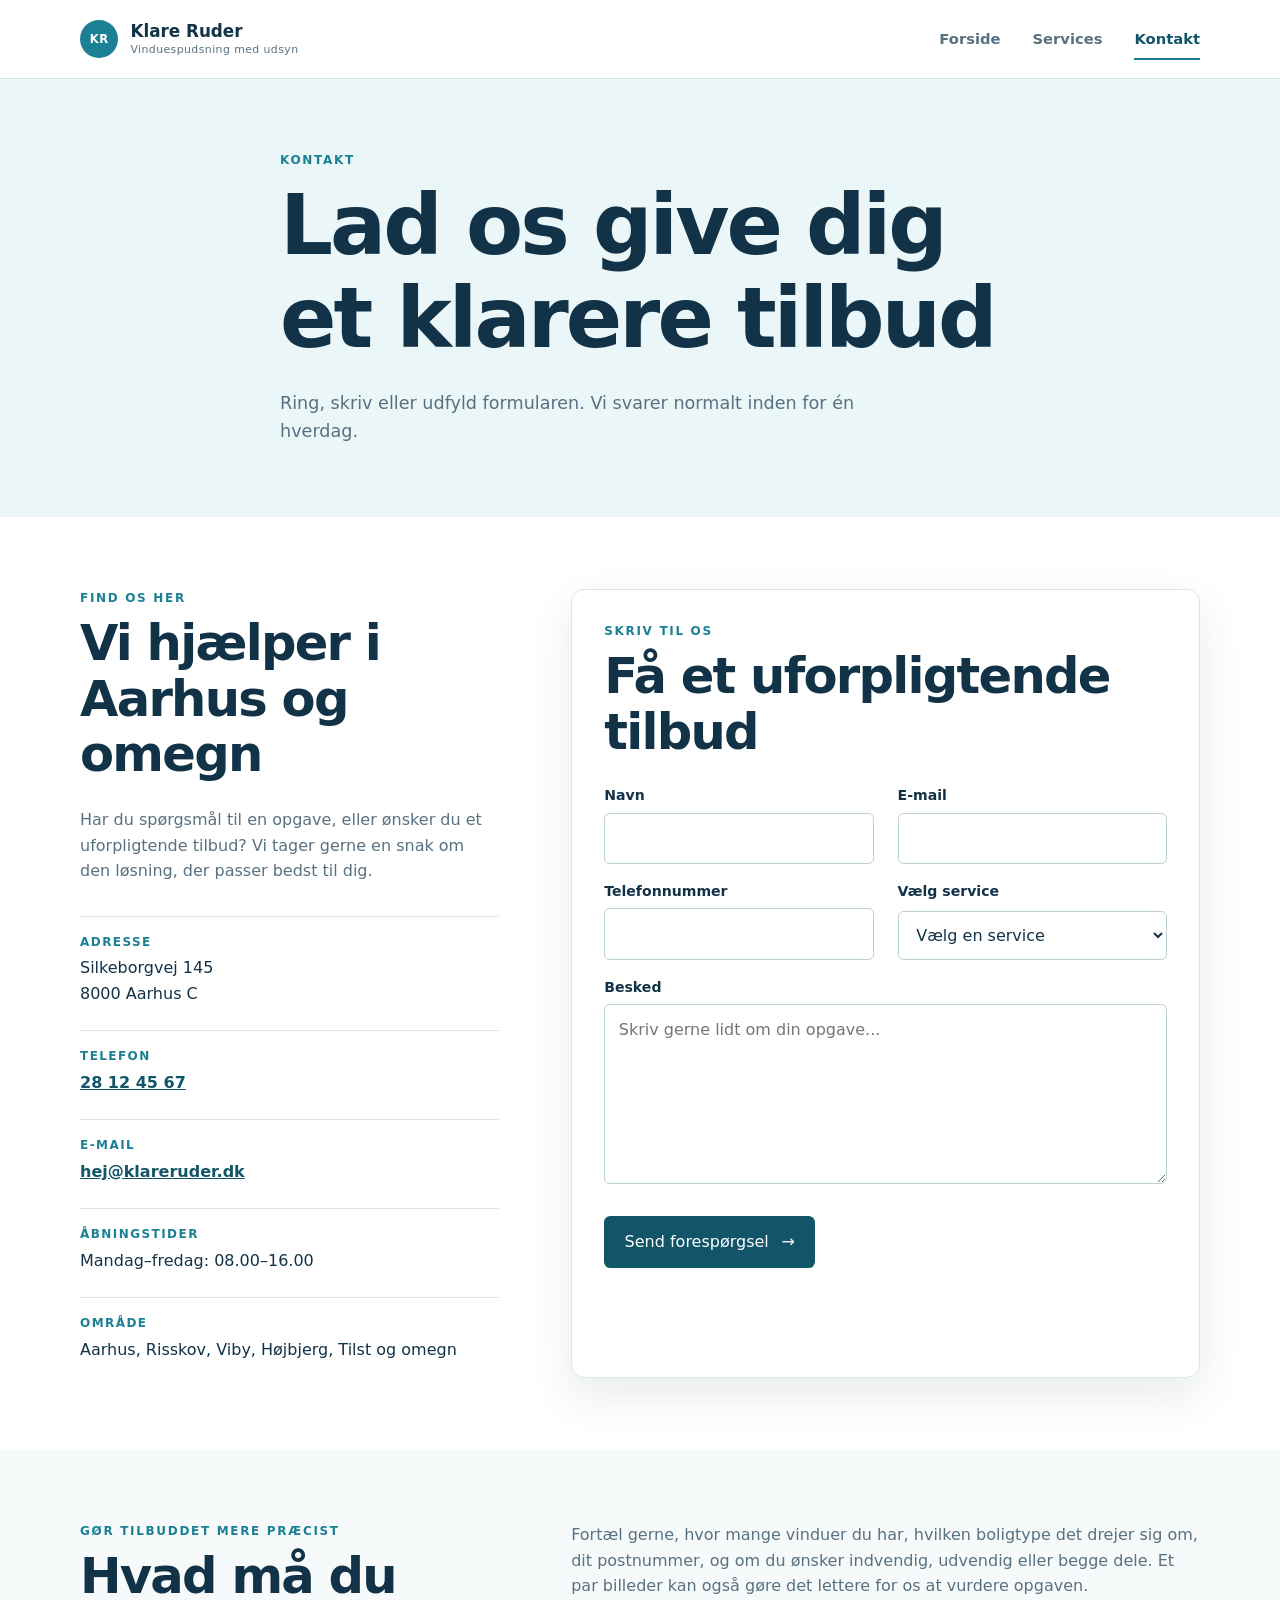
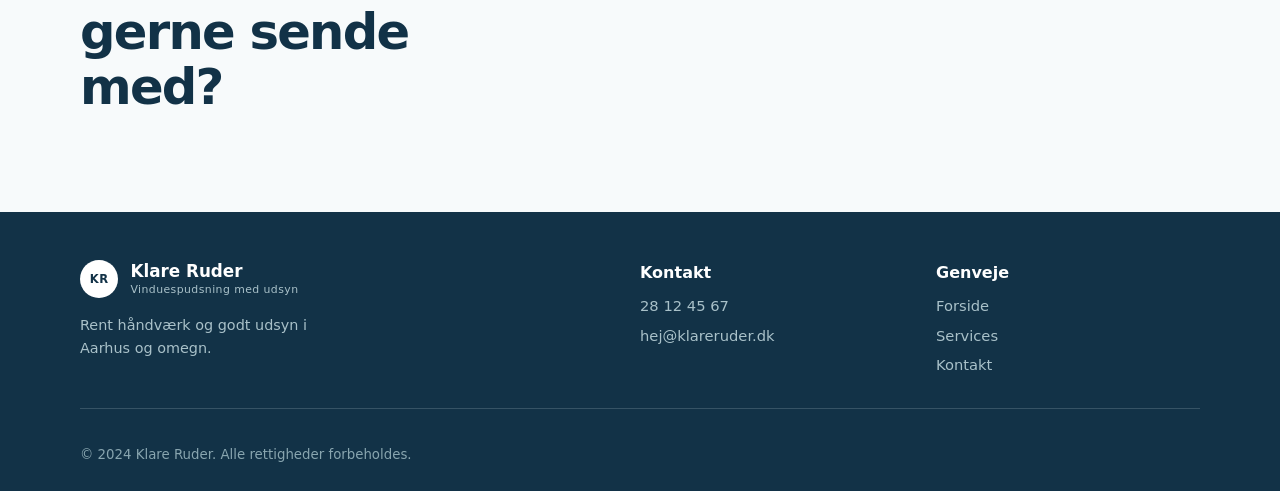
==== contact.html @ df13ba34 "Nyt website" ====
<!DOCTYPE html>
<html lang="da">
<head>
    <meta charset="UTF-8">
    <meta name="viewport" content="width=device-width, initial-scale=1.0">
    <meta name="description" content="Kontakt Klare Ruder for et uforpligtende tilbud på vinduespudsning i Aarhus og omegn.">
    <title>Kontakt | Klare Ruder</title>
    <link rel="stylesheet" href="css/styles.css">
</head>
<body>
    <!-- Header og hovednavigation -->
    <header class="site-header"><div class="container header-inner"><a class="brand" href="index.html" aria-label="Klare Ruder, gå til forsiden"><span class="brand-mark" aria-hidden="true">KR</span><span><strong>Klare Ruder</strong><small>Vinduespudsning med udsyn</small></span></a><nav class="main-navigation" aria-label="Hovednavigation"><a href="index.html">Forside</a><a href="services.html">Services</a><a class="active" href="contact.html" aria-current="page">Kontakt</a></nav></div></header>

    <main>
        <!-- Sideintro -->
        <section class="page-hero"><div class="container narrow-content"><p class="eyebrow">Kontakt</p><h1>Lad os give dig et klarere tilbud</h1><p>Ring, skriv eller udfyld formularen. Vi svarer normalt inden for én hverdag.</p></div></section>

        <!-- Kontaktoplysninger og formular -->
        <section class="section contact-section"><div class="container contact-layout">
            <div class="contact-details"><p class="eyebrow">Find os her</p><h2>Vi hjælper i Aarhus og omegn</h2><p>Har du spørgsmål til en opgave, eller ønsker du et uforpligtende tilbud? Vi tager gerne en snak om den løsning, der passer bedst til dig.</p><dl><div><dt>Adresse</dt><dd>Silkeborgvej 145<br>8000 Aarhus C</dd></div><div><dt>Telefon</dt><dd><a href="tel:+4528124567">28 12 45 67</a></dd></div><div><dt>E-mail</dt><dd><a href="mailto:hej@klareruder.dk">hej@klareruder.dk</a></dd></div><div><dt>Åbningstider</dt><dd>Mandag–fredag: 08.00–16.00</dd></div><div><dt>Område</dt><dd>Aarhus, Risskov, Viby, Højbjerg, Tilst og omegn</dd></div></dl></div>
            <form class="contact-form" action="#" method="post"><p class="eyebrow">Skriv til os</p><h2>Få et uforpligtende tilbud</h2><div class="form-row"><div class="form-field"><label for="name">Navn</label><input type="text" id="name" name="name" autocomplete="name" required></div><div class="form-field"><label for="email">E-mail</label><input type="email" id="email" name="email" autocomplete="email" required></div></div><div class="form-row"><div class="form-field"><label for="phone">Telefonnummer</label><input type="tel" id="phone" name="phone" autocomplete="tel"></div><div class="form-field"><label for="service">Vælg service</label><select id="service" name="service"><option value="">Vælg en service</option><option value="privat">Privat vinduespudsning</option><option value="erhverv">Erhvervsvinduespudsning</option><option value="abonnement">Fast abonnementsordning</option></select></div></div><div class="form-field"><label for="message">Besked</label><textarea id="message" name="message" rows="6" placeholder="Skriv gerne lidt om din opgave..."></textarea></div><button class="button button-primary" type="submit">Send forespørgsel <span aria-hidden="true">→</span></button></form>
        </div></section>

        <!-- Information til tilbud -->
        <section class="section info-section section-tint"><div class="container info-box"><div><p class="eyebrow">Gør tilbuddet mere præcist</p><h2>Hvad må du gerne sende med?</h2></div><p>Fortæl gerne, hvor mange vinduer du har, hvilken boligtype det drejer sig om, dit postnummer, og om du ønsker indvendig, udvendig eller begge dele. Et par billeder kan også gøre det lettere for os at vurdere opgaven.</p></div></section>
    </main>

    <!-- Footer -->
    <footer class="site-footer"><div class="container footer-grid"><div><a class="brand brand-footer" href="index.html"><span class="brand-mark" aria-hidden="true">KR</span><span><strong>Klare Ruder</strong><small>Vinduespudsning med udsyn</small></span></a><p class="footer-copy">Rent håndværk og godt udsyn i Aarhus og omegn.</p></div><div class="footer-contact"><p><strong>Kontakt</strong></p><a href="tel:+4528124567">28 12 45 67</a><a href="mailto:hej@klareruder.dk">hej@klareruder.dk</a></div><nav class="footer-links" aria-label="Footer navigation"><p><strong>Genveje</strong></p><a href="index.html">Forside</a><a href="services.html">Services</a><a href="contact.html">Kontakt</a></nav></div><div class="container footer-bottom"><small>© 2024 Klare Ruder. Alle rettigheder forbeholdes.</small></div></footer>
</body>
</html>
---- css/styles.css ----
:root {
    --color-ink: #123247;
    --color-muted: #587181;
    --color-blue: #1c8094;
    --color-blue-dark: #135568;
    --color-sky: #eaf6f8;
    --color-line: #d7e5e9;
    --color-white: #ffffff;
    --color-soft: #f7fafb;
    --space-1: 0.5rem;
    --space-2: 1rem;
    --space-3: 1.5rem;
    --space-4: 2rem;
    --space-5: 3rem;
    --space-6: 4.5rem;
    --radius: 0.85rem;
    --shadow: 0 18px 45px rgba(18, 50, 71, 0.1);
}

* { box-sizing: border-box; }
html { scroll-behavior: smooth; }
body { margin: 0; color: var(--color-ink); background: var(--color-white); font-family: Inter, ui-sans-serif, system-ui, -apple-system, BlinkMacSystemFont, "Segoe UI", sans-serif; line-height: 1.6; }
img { display: block; width: 100%; height: auto; }
a { color: inherit; }
a:focus-visible, button:focus-visible, input:focus-visible, select:focus-visible, textarea:focus-visible { outline: 3px solid #f0b55c; outline-offset: 3px; }
.container { width: min(1120px, calc(100% - 2.5rem)); margin-inline: auto; }
.narrow-content { max-width: 720px; }
.centered-content { text-align: center; margin-inline: auto; }
.section { padding: var(--space-6) 0; }
.section-tint { background: var(--color-soft); }
.eyebrow, .card-label { margin: 0 0 var(--space-1); color: var(--color-blue); font-size: 0.75rem; font-weight: 800; letter-spacing: 0.14em; text-transform: uppercase; }
h1, h2, h3, p { margin-top: 0; }
h1, h2, h3 { line-height: 1.12; letter-spacing: -0.035em; }
h1 { margin-bottom: var(--space-3); font-size: clamp(2.5rem, 9vw, 5.2rem); }
h2 { margin-bottom: var(--space-3); font-size: clamp(2rem, 5vw, 3.1rem); }
h3 { margin-bottom: 0.6rem; font-size: 1.35rem; }
p { color: var(--color-muted); }
.site-header { position: relative; z-index: 2; background: var(--color-white); border-bottom: 1px solid var(--color-line); }
.header-inner { display: flex; flex-direction: column; gap: var(--space-3); padding: 1.25rem 0; }
.brand { display: inline-flex; align-items: center; gap: 0.75rem; color: var(--color-ink); text-decoration: none; }
.brand > span:last-child { display: grid; line-height: 1.15; }
.brand strong { font-size: 1.05rem; }
.brand small { margin-top: 0.2rem; color: var(--color-muted); font-size: 0.68rem; letter-spacing: 0.04em; }
.brand-mark { display: grid; width: 2.4rem; height: 2.4rem; place-items: center; border-radius: 50%; color: var(--color-white); background: var(--color-blue); font-size: 0.72rem; font-weight: 800; letter-spacing: 0.04em; }
.main-navigation { display: flex; gap: 1.25rem; align-items: center; }
.main-navigation a, .footer-links a, .footer-contact a { color: var(--color-muted); font-size: 0.92rem; text-decoration: none; }
.main-navigation a { position: relative; padding: 0.3rem 0; font-weight: 700; }
.main-navigation a:hover, .main-navigation a.active { color: var(--color-blue-dark); }
.main-navigation a.active::after { position: absolute; right: 0; bottom: -0.25rem; left: 0; height: 2px; background: var(--color-blue); content: ""; }
.hero { overflow: hidden; padding: 3rem 0 var(--space-6); background: linear-gradient(135deg, var(--color-soft), var(--color-sky)); }
.hero-grid { display: grid; gap: var(--space-5); align-items: center; }
.hero h1 span { color: var(--color-blue); }
.hero-text { max-width: 500px; margin-bottom: var(--space-4); font-size: 1.1rem; }
.image-frame { position: relative; }
.image-frame img { min-height: 290px; object-fit: cover; border-radius: var(--radius); box-shadow: var(--shadow); }
.image-note { position: absolute; right: -0.75rem; bottom: 1rem; display: flex; align-items: center; gap: 0.7rem; padding: 0.8rem 1rem; border-radius: 0.6rem; background: var(--color-white); box-shadow: var(--shadow); }
.image-note span:last-child { display: grid; line-height: 1.2; }
.image-note small { color: var(--color-muted); }
.check-icon { display: grid; width: 2rem; height: 2rem; place-items: center; border-radius: 50%; color: var(--color-white); background: var(--color-blue); font-weight: 800; }
.button { display: inline-flex; align-items: center; gap: 0.8rem; min-height: 3rem; padding: 0.7rem 1.15rem; border: 2px solid transparent; border-radius: 0.4rem; font-weight: 800; text-decoration: none; transition: transform 160ms ease, background 160ms ease, color 160ms ease; }
.button:hover { transform: translateY(-2px); }
.button-primary { color: var(--color-white); background: var(--color-blue-dark); }
.button-primary:hover { background: var(--color-ink); }
.button-light { color: var(--color-blue-dark); background: var(--color-white); }
.button-light:hover { color: var(--color-white); background: var(--color-blue-dark); }
.intro-section { padding-bottom: var(--space-5); }
.intro-section p:last-child { max-width: 650px; margin-bottom: 0; margin-inline: auto; font-size: 1.05rem; }
.section-heading { margin-bottom: var(--space-4); }
.section-heading h2 { margin-bottom: 0; }
.benefits { display: grid; gap: 1px; overflow: hidden; border: 1px solid var(--color-line); border-radius: var(--radius); background: var(--color-line); }
.benefit-card { padding: var(--space-4); background: var(--color-white); }
.benefit-number { display: block; margin-bottom: var(--space-4); color: var(--color-blue); font-size: 0.8rem; font-weight: 800; }
.benefit-card p { margin-bottom: 0; }
.split-heading { display: flex; flex-direction: column; gap: var(--space-3); }
.text-link { display: inline-flex; align-items: center; gap: 0.5rem; color: var(--color-blue-dark); font-weight: 800; text-decoration: none; }
.text-link:hover { color: var(--color-blue); text-decoration: underline; text-underline-offset: 0.25rem; }
.service-grid { display: grid; gap: var(--space-3); }
.service-card { overflow: hidden; border: 1px solid var(--color-line); border-radius: var(--radius); background: var(--color-white); }
.service-card img { aspect-ratio: 16 / 10; object-fit: cover; }
.service-card-content { padding: var(--space-3); }
.service-card-content p:not(.card-label) { min-height: 3.2rem; }
.service-card-content .text-link { margin-top: var(--space-2); }
.page-hero { padding: var(--space-6) 0; background: var(--color-sky); }
.page-hero h1 { max-width: 800px; }
.page-hero p:last-child { max-width: 620px; margin-bottom: 0; font-size: 1.1rem; }
.service-list { display: grid; gap: var(--space-6); }
.service-detail { display: grid; gap: var(--space-4); align-items: center; }
.service-detail-image img { aspect-ratio: 10 / 7; object-fit: cover; border-radius: var(--radius); }
.service-detail-content p:not(.eyebrow) { max-width: 520px; }
.feature-list { display: grid; gap: 0.65rem; padding: 0; margin: var(--space-3) 0 0; list-style: none; }
.feature-list li { position: relative; padding-left: 1.7rem; color: var(--color-ink); }
.feature-list li::before { position: absolute; left: 0; color: var(--color-blue); content: "✓"; font-weight: 800; }
.callout-section { padding-top: 0; }
.callout { display: flex; flex-direction: column; gap: var(--space-3); padding: var(--space-4); border-radius: var(--radius); color: var(--color-white); background: var(--color-blue-dark); }
.callout h2, .callout p { color: var(--color-white); }
.callout p:last-child { margin-bottom: 0; opacity: 0.8; }
.contact-layout { display: grid; gap: var(--space-5); }
.contact-details dl { display: grid; gap: var(--space-3); padding-top: var(--space-2); }
.contact-details dl div { padding-top: var(--space-2); border-top: 1px solid var(--color-line); }
.contact-details dt { margin-bottom: 0.2rem; color: var(--color-blue); font-size: 0.75rem; font-weight: 800; letter-spacing: 0.12em; text-transform: uppercase; }
.contact-details dd { margin: 0; color: var(--color-ink); }
.contact-details a { color: var(--color-blue-dark); font-weight: 700; }
.contact-form { padding: var(--space-4); border: 1px solid var(--color-line); border-radius: var(--radius); box-shadow: var(--shadow); }
.form-row { display: grid; gap: var(--space-2); }
.form-field { display: grid; gap: 0.35rem; margin-bottom: var(--space-2); }
.form-field label { color: var(--color-ink); font-size: 0.88rem; font-weight: 700; }
.form-field input, .form-field select, .form-field textarea { width: 100%; padding: 0.75rem 0.85rem; border: 1px solid #b9ced5; border-radius: 0.35rem; color: var(--color-ink); background: var(--color-white); font: inherit; }
.form-field textarea { resize: vertical; }
.form-field input:hover, .form-field select:hover, .form-field textarea:hover { border-color: var(--color-blue); }
.contact-form .button { margin-top: var(--space-2); cursor: pointer; font: inherit; }
.info-box { display: grid; gap: var(--space-3); align-items: start; }
.info-box p:last-child { margin-bottom: 0; }
.site-footer { padding: var(--space-5) 0 var(--space-3); color: #d9e7eb; background: var(--color-ink); }
.site-footer .brand { color: var(--color-white); }
.site-footer .brand small, .site-footer .footer-copy, .site-footer a, .site-footer p { color: #a9c1c9; }
.site-footer .brand-mark { color: var(--color-ink); background: var(--color-white); }
.footer-grid { display: grid; gap: var(--space-4); }
.footer-copy { max-width: 250px; margin: var(--space-2) 0 0; font-size: 0.9rem; }
.footer-contact, .footer-links { display: grid; align-content: start; gap: 0.35rem; }
.footer-contact p, .footer-links p { margin-bottom: 0.2rem; color: var(--color-white); }
.footer-contact a:hover, .footer-links a:hover { color: var(--color-white); }
.footer-bottom { padding-top: var(--space-4); margin-top: var(--space-4); border-top: 1px solid rgba(217, 231, 235, 0.18); color: #88a5af; }

@media (min-width: 640px) {
    .header-inner { flex-direction: row; align-items: center; justify-content: space-between; }
    .main-navigation { gap: 2rem; }
    .hero { padding-top: var(--space-6); }
    .benefits { grid-template-columns: repeat(3, 1fr); }
    .split-heading { flex-direction: row; align-items: end; justify-content: space-between; }
    .form-row { grid-template-columns: repeat(2, 1fr); gap: var(--space-3); }
    .footer-grid { grid-template-columns: 2fr 1fr 1fr; }
    .callout { flex-direction: row; align-items: center; justify-content: space-between; padding: var(--space-5); }
}

@media (min-width: 850px) {
    .hero-grid { grid-template-columns: 0.9fr 1.1fr; gap: var(--space-6); }
    .hero-content { padding-left: var(--space-3); }
    .service-grid-three { grid-template-columns: repeat(3, 1fr); }
    .service-detail { grid-template-columns: 1fr 1fr; gap: var(--space-6); }
    .service-detail-reverse .service-detail-image { order: 2; }
    .contact-layout { grid-template-columns: 0.8fr 1.2fr; gap: var(--space-6); }
    .info-box { grid-template-columns: 0.8fr 1.2fr; gap: var(--space-6); }
}

@media (min-width: 1100px) {
    .hero { padding-block: 5rem 6rem; }
    .image-note { right: -2rem; }
}
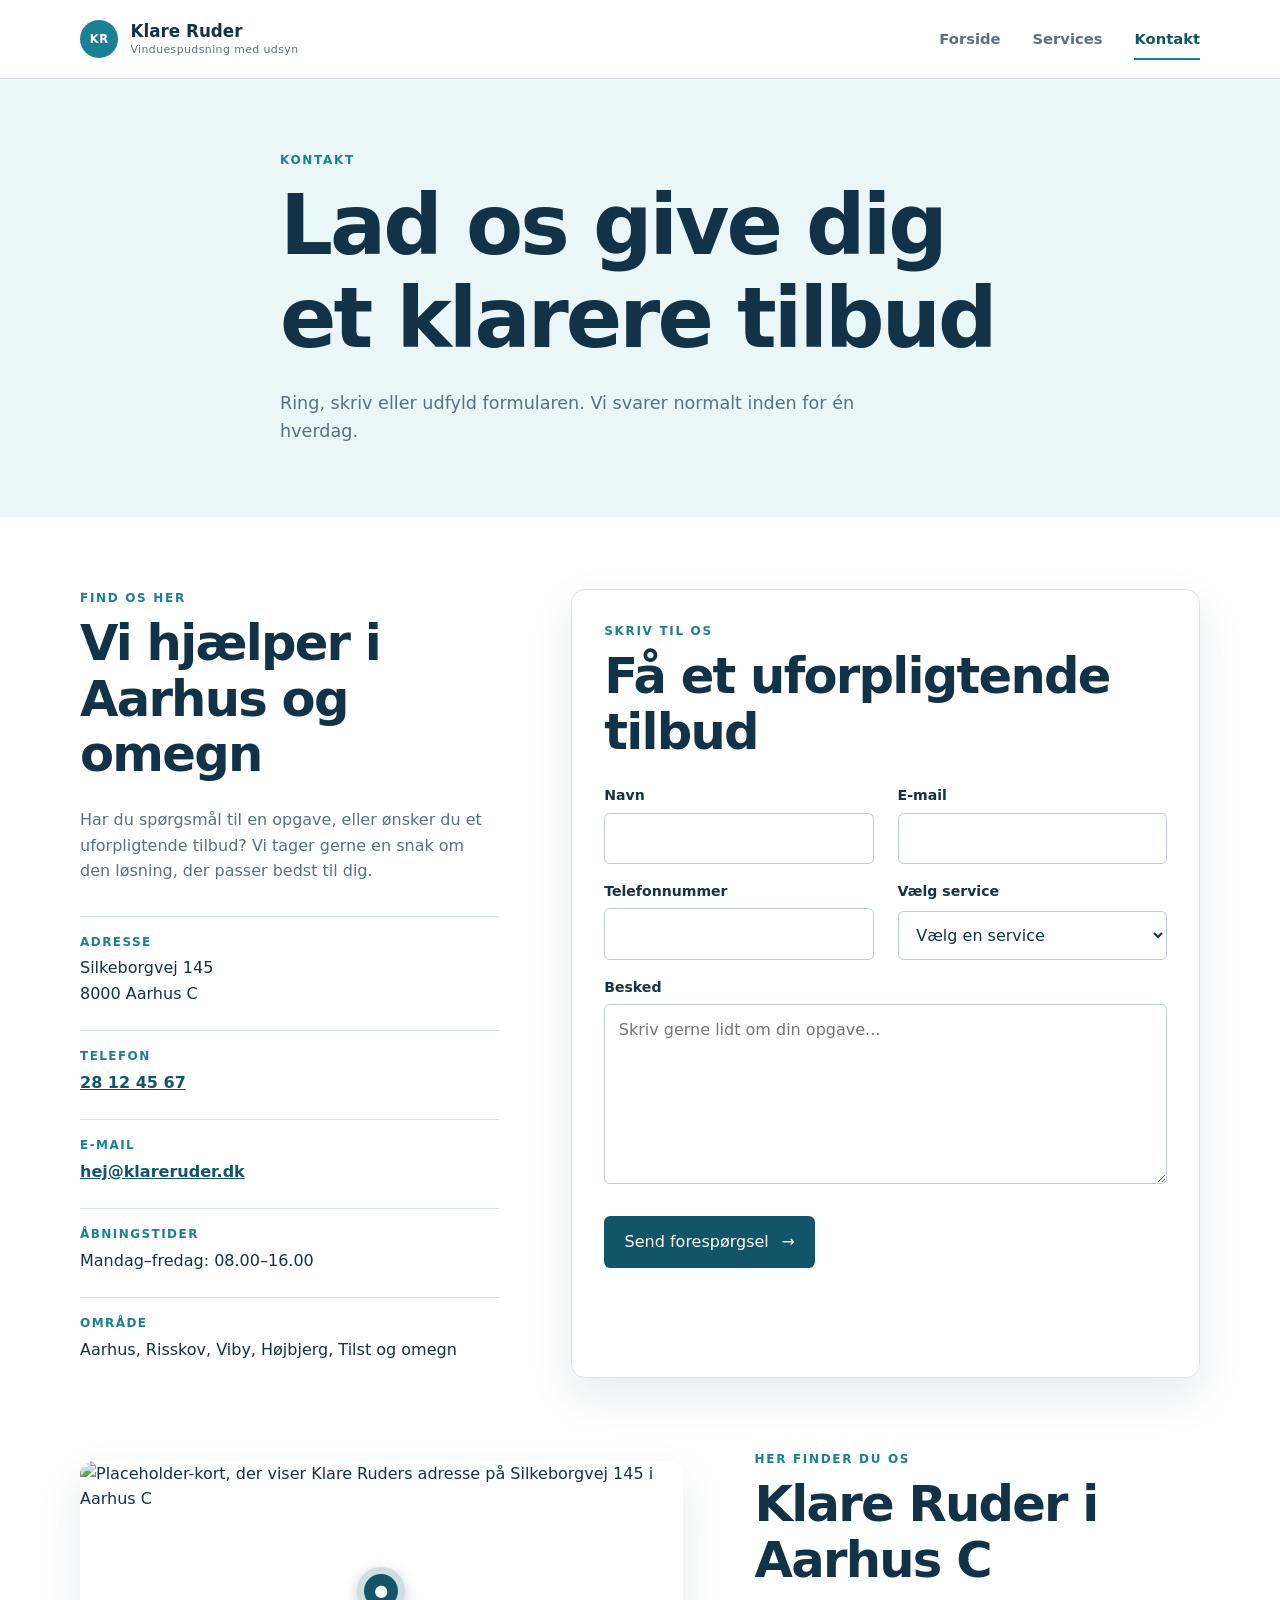
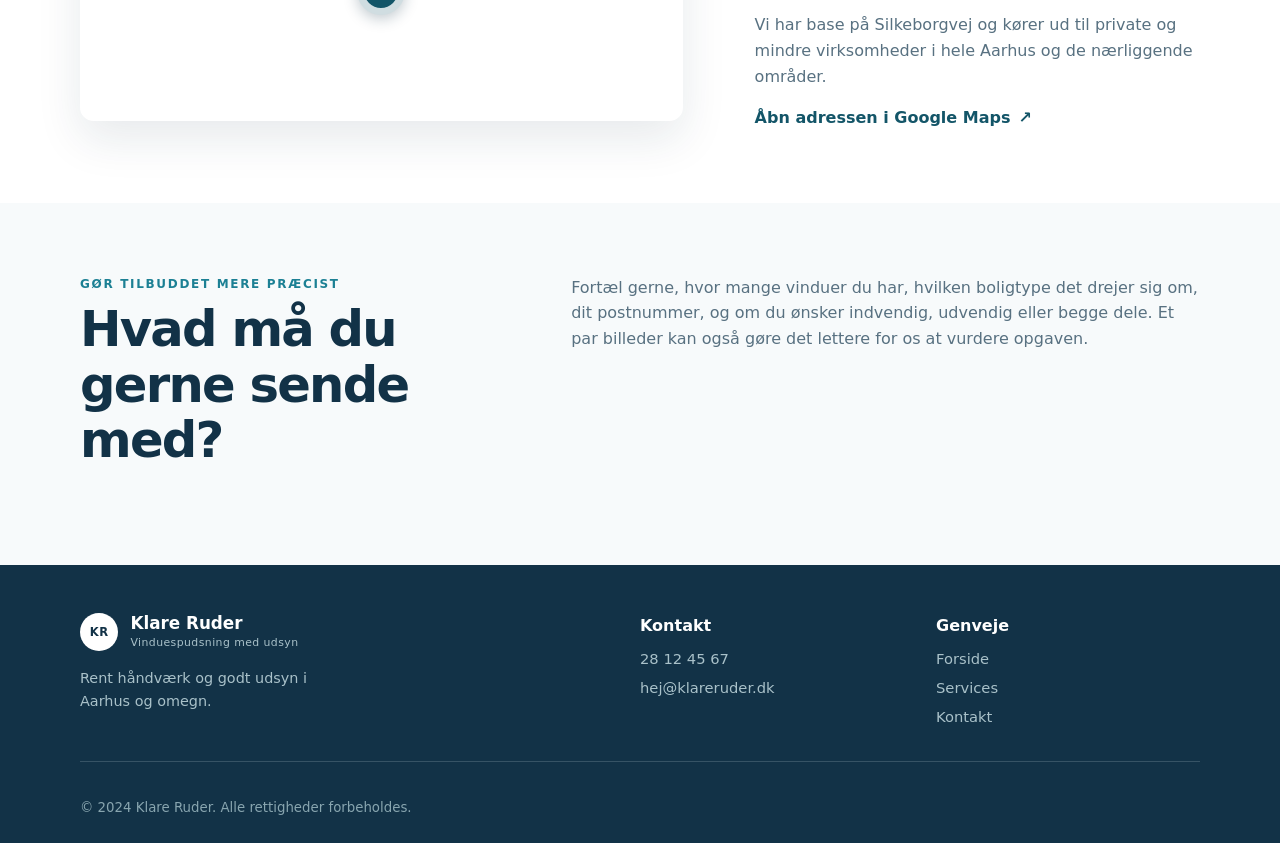
==== commit e2be6bb5: "kort hvor ligger buttiken" ====
--- a/contact.html
+++ b/contact.html
@@ -21,6 +21,22 @@
             <form class="contact-form" action="#" method="post"><p class="eyebrow">Skriv til os</p><h2>Få et uforpligtende tilbud</h2><div class="form-row"><div class="form-field"><label for="name">Navn</label><input type="text" id="name" name="name" autocomplete="name" required></div><div class="form-field"><label for="email">E-mail</label><input type="email" id="email" name="email" autocomplete="email" required></div></div><div class="form-row"><div class="form-field"><label for="phone">Telefonnummer</label><input type="tel" id="phone" name="phone" autocomplete="tel"></div><div class="form-field"><label for="service">Vælg service</label><select id="service" name="service"><option value="">Vælg en service</option><option value="privat">Privat vinduespudsning</option><option value="erhverv">Erhvervsvinduespudsning</option><option value="abonnement">Fast abonnementsordning</option></select></div></div><div class="form-field"><label for="message">Besked</label><textarea id="message" name="message" rows="6" placeholder="Skriv gerne lidt om din opgave..."></textarea></div><button class="button button-primary" type="submit">Send forespørgsel <span aria-hidden="true">→</span></button></form>
         </div></section>
 
+        <!-- Kort og placering -->
+        <section class="section location-section">
+            <div class="container location-layout">
+                <div class="location-map image-frame">
+                    <img src="https://placehold.co/1200x650/dbeff5/164e63?text=Kort%3A+Silkeborgvej+145%2C+Aarhus+C" alt="Placeholder-kort, der viser Klare Ruders adresse på Silkeborgvej 145 i Aarhus C">
+                    <div class="map-pin" aria-hidden="true">●</div>
+                </div>
+                <div class="location-copy">
+                    <p class="eyebrow">Her finder du os</p>
+                    <h2>Klare Ruder i Aarhus C</h2>
+                    <p>Vi har base på Silkeborgvej og kører ud til private og mindre virksomheder i hele Aarhus og de nærliggende områder.</p>
+                    <a class="text-link" href="https://www.google.com/maps/search/?api=1&query=Silkeborgvej+145%2C+8000+Aarhus+C" target="_blank" rel="noopener">Åbn adressen i Google Maps <span aria-hidden="true">↗</span></a>
+                </div>
+            </div>
+        </section>
+
         <!-- Information til tilbud -->
         <section class="section info-section section-tint"><div class="container info-box"><div><p class="eyebrow">Gør tilbuddet mere præcist</p><h2>Hvad må du gerne sende med?</h2></div><p>Fortæl gerne, hvor mange vinduer du har, hvilken boligtype det drejer sig om, dit postnummer, og om du ønsker indvendig, udvendig eller begge dele. Et par billeder kan også gøre det lettere for os at vurdere opgaven.</p></div></section>
     </main>
--- a/css/styles.css
+++ b/css/styles.css
@@ -108,6 +108,11 @@
 .form-field textarea { resize: vertical; }
 .form-field input:hover, .form-field select:hover, .form-field textarea:hover { border-color: var(--color-blue); }
 .contact-form .button { margin-top: var(--space-2); cursor: pointer; font: inherit; }
+.location-section { padding-top: 0; }
+.location-layout { display: grid; gap: var(--space-4); align-items: center; }
+.location-map img { min-height: 260px; object-fit: cover; border-radius: var(--radius); box-shadow: var(--shadow); }
+.map-pin { position: absolute; top: 50%; left: 50%; display: grid; width: 3rem; height: 3rem; place-items: center; border: 0.45rem solid rgba(255, 255, 255, 0.8); border-radius: 50%; color: var(--color-white); background: var(--color-blue-dark); box-shadow: 0 4px 14px rgba(18, 50, 71, 0.25); font-size: 1rem; transform: translate(-50%, -50%); }
+.location-copy p:not(.eyebrow) { max-width: 500px; }
 .info-box { display: grid; gap: var(--space-3); align-items: start; }
 .info-box p:last-child { margin-bottom: 0; }
 .site-footer { padding: var(--space-5) 0 var(--space-3); color: #d9e7eb; background: var(--color-ink); }
@@ -139,6 +144,7 @@
     .service-detail { grid-template-columns: 1fr 1fr; gap: var(--space-6); }
     .service-detail-reverse .service-detail-image { order: 2; }
     .contact-layout { grid-template-columns: 0.8fr 1.2fr; gap: var(--space-6); }
+    .location-layout { grid-template-columns: 1.15fr 0.85fr; gap: var(--space-6); }
     .info-box { grid-template-columns: 0.8fr 1.2fr; gap: var(--space-6); }
 }
 
